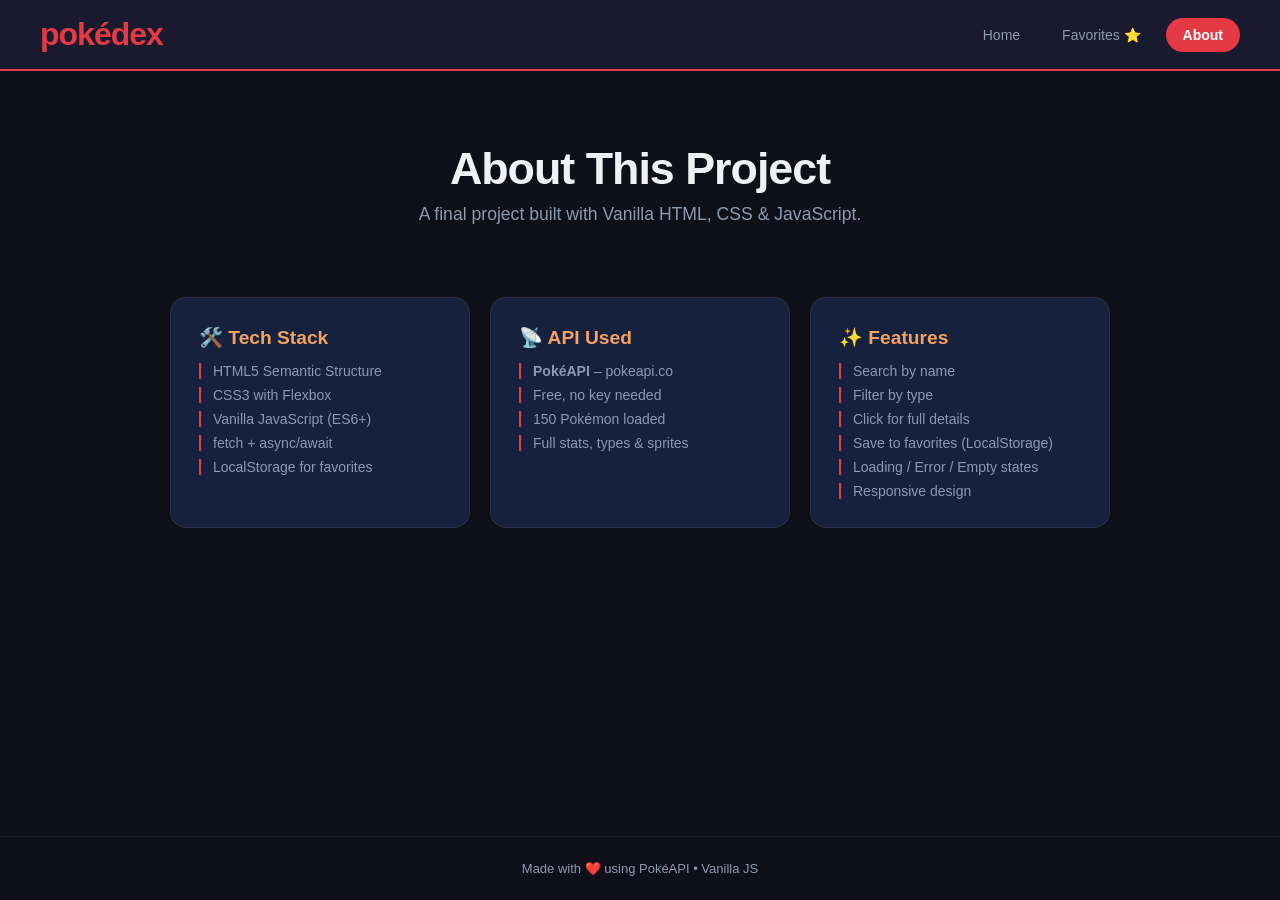
==== about.html @ 9d77e01c "first commit" ====
<!DOCTYPE html>
<html lang="en">
<head>
    <meta charset="UTF-8">
    <meta name="viewport" content="width=device-width, initial-scale=1.0">
    <title>About – Pokédex</title>
    <link rel="stylesheet" href="styles.css">
</head>
<body>

    <header>
        <div class="header-inner">
            <h1 class="logo">pokédex</h1>
            <nav>
                <a href="index.html">Home</a>
                <a href="favorites.html">Favorites ⭐</a>
                <a href="about.html" class="active">About</a>
            </nav>
        </div>
    </header>

    <main>
        <section class="hero">
            <h2>About This Project</h2>
            <p>A final project built with Vanilla HTML, CSS & JavaScript.</p>
        </section>

        <section class="about-section">
            <div class="about-card">
                <h3>🛠️ Tech Stack</h3>
                <ul>
                    <li>HTML5 Semantic Structure</li>
                    <li>CSS3 with Flexbox</li>
                    <li>Vanilla JavaScript (ES6+)</li>
                    <li>fetch + async/await</li>
                    <li>LocalStorage for favorites</li>
                </ul>
            </div>
            <div class="about-card">
                <h3>📡 API Used</h3>
                <ul>
                    <li><strong>PokéAPI</strong> – pokeapi.co</li>
                    <li>Free, no key needed</li>
                    <li>150 Pokémon loaded</li>
                    <li>Full stats, types & sprites</li>
                </ul>
            </div>
            <div class="about-card">
                <h3>✨ Features</h3>
                <ul>
                    <li>Search by name</li>
                    <li>Filter by type</li>
                    <li>Click for full details</li>
                    <li>Save to favorites (LocalStorage)</li>
                    <li>Loading / Error / Empty states</li>
                    <li>Responsive design</li>
                </ul>
            </div>
        </section>
    </main>

    <footer>
        <p>Made with ❤️ using PokéAPI • Vanilla JS</p>
    </footer>

</body>
</html>
---- styles.css ----
/* ===== CSS VARIABLES ===== */
:root {
    --bg: #0f0f1a;
    --surface: #1a1a2e;
    --card: #16213e;
    --accent: #e63946;
    --accent2: #f4a261;
    --text: #edf2f4;
    --text-muted: #8d99ae;
    --border: rgba(255,255,255,0.08);
    --shadow: 0 8px 32px rgba(0,0,0,0.4);
    --radius: 16px;
}

/* ===== RESET ===== */
* {
    margin: 0;
    padding: 0;
    box-sizing: border-box;
}

body {
    font-family: 'Trebuchet MS', sans-serif;
    background-color: var(--bg);
    color: var(--text);
    min-height: 100vh;
    display: flex;
    flex-direction: column;
}

/* ===== HEADER ===== */
header {
    background-color: var(--surface);
    border-bottom: 2px solid var(--accent);
    padding: 16px 24px;
    position: sticky;
    top: 0;
    z-index: 100;
}

.header-inner {
    max-width: 1200px;
    margin: 0 auto;
    display: flex;
    justify-content: space-between;
    align-items: center;
}

.logo {
    font-size: 2rem;
    font-weight: 900;
    color: var(--accent);
    letter-spacing: -1px;
    text-transform: lowercase;
}

nav {
    display: flex;
    gap: 8px;
}

nav a {
    color: var(--text-muted);
    text-decoration: none;
    padding: 8px 16px;
    border-radius: 20px;
    font-size: 14px;
    transition: all 0.2s;
    border: 1px solid transparent;
}

nav a:hover {
    color: var(--text);
    border-color: var(--border);
}

nav a.active {
    background-color: var(--accent);
    color: white;
    font-weight: 700;
}

/* ===== MAIN ===== */
main {
    flex: 1;
    max-width: 1200px;
    margin: 0 auto;
    padding: 32px 20px;
    width: 100%;
}

/* ===== HERO ===== */
.hero {
    text-align: center;
    padding: 40px 20px;
    margin-bottom: 32px;
}

.hero h2 {
    font-size: 2.8rem;
    font-weight: 900;
    color: var(--text);
    margin-bottom: 10px;
    letter-spacing: -1px;
}

.hero p {
    color: var(--text-muted);
    font-size: 1.1rem;
}

/* ===== CONTROLS ===== */
.controls {
    display: flex;
    gap: 12px;
    margin-bottom: 28px;
    flex-wrap: wrap;
}

.controls input,
.controls select {
    padding: 12px 18px;
    border-radius: 30px;
    border: 1px solid var(--border);
    background-color: var(--surface);
    color: var(--text);
    font-size: 15px;
    outline: none;
    transition: border-color 0.2s;
}

.controls input {
    flex: 1;
    min-width: 200px;
}

.controls input::placeholder {
    color: var(--text-muted);
}

.controls input:focus,
.controls select:focus {
    border-color: var(--accent);
}

/* ===== MESSAGES ===== */
.loading-msg,
.error-msg,
.empty-msg {
    text-align: center;
    padding: 60px 20px;
    font-size: 1.2rem;
    color: var(--text-muted);
}

.error-msg {
    color: var(--accent);
}

/* ===== POKEMON GRID ===== */
.pokemon-grid {
    display: grid;
    grid-template-columns: repeat(5, 1fr);
    gap: 16px;
}

/* ===== POKEMON CARD ===== */
.pokemon-card {
    background-color: var(--card);
    border: 1px solid var(--border);
    border-radius: var(--radius);
    padding: 20px 16px;
    text-align: center;
    cursor: pointer;
    transition: transform 0.2s, box-shadow 0.2s;
    position: relative;
}

.pokemon-card:hover {
    transform: translateY(-6px);
    box-shadow: var(--shadow);
}

.pokemon-card img {
    width: 96px;
    height: 96px;
    image-rendering: pixelated;
}

.pokemon-card h3 {
    font-size: 14px;
    font-weight: 700;
    margin: 8px 0 4px;
    text-transform: capitalize;
    color: var(--text);
}

.pokemon-card .pokemon-id {
    font-size: 11px;
    color: var(--text-muted);
    margin-bottom: 8px;
}

/* TYPE BADGES */
.types {
    display: flex;
    gap: 4px;
    justify-content: center;
    flex-wrap: wrap;
}

.type-badge {
    font-size: 10px;
    padding: 3px 8px;
    border-radius: 12px;
    font-weight: 700;
    text-transform: capitalize;
    color: white;
}

/* ===== TYPE COLORS ===== */
.type-fire { background-color: #f4531f; }
.type-water { background-color: #4a9eff; }
.type-grass { background-color: #4caf50; }
.type-electric { background-color: #f5c518; color: #000; }
.type-psychic { background-color: #e91e63; }
.type-ice { background-color: #80deea; color: #000; }
.type-dragon { background-color: #6200ea; }
.type-dark { background-color: #37474f; }
.type-fairy { background-color: #f48fb1; color: #000; }
.type-fighting { background-color: #bf360c; }
.type-poison { background-color: #8e24aa; }
.type-ground { background-color: #a0785a; }
.type-rock { background-color: #9e9e9e; }
.type-bug { background-color: #8bc34a; }
.type-ghost { background-color: #512da8; }
.type-steel { background-color: #607d8b; }
.type-normal { background-color: #bdbdbd; color: #000; }
.type-flying { background-color: #90caf9; color: #000; }

/* ===== FAV BUTTON ===== */
.fav-btn {
    position: absolute;
    top: 8px;
    right: 8px;
    background: transparent;
    border: none;
    font-size: 16px;
    cursor: pointer;
    opacity: 0.5;
    transition: opacity 0.2s, transform 0.2s;
}

.fav-btn:hover,
.fav-btn.active {
    opacity: 1;
    transform: scale(1.2);
}

/* ===== MODAL ===== */
.modal-overlay {
    position: fixed;
    top: 0;
    left: 0;
    width: 100%;
    height: 100%;
    background-color: rgba(0,0,0,0.75);
    display: flex;
    justify-content: center;
    align-items: center;
    z-index: 999;
    padding: 20px;
}

.modal-card {
    background-color: var(--card);
    border: 1px solid var(--border);
    border-radius: var(--radius);
    padding: 32px;
    max-width: 480px;
    width: 100%;
    position: relative;
    box-shadow: var(--shadow);
}

#modal-close {
    position: absolute;
    top: 12px;
    right: 16px;
    background: transparent;
    border: none;
    color: var(--text-muted);
    font-size: 20px;
    cursor: pointer;
}

#modal-close:hover {
    color: var(--text);
}

.modal-pokemon-header {
    display: flex;
    align-items: center;
    gap: 20px;
    margin-bottom: 20px;
}

.modal-pokemon-header img {
    width: 120px;
    height: 120px;
    image-rendering: pixelated;
}

.modal-pokemon-header h2 {
    font-size: 2rem;
    font-weight: 900;
    text-transform: capitalize;
}

.modal-pokemon-header .pokemon-id {
    color: var(--text-muted);
    font-size: 14px;
}

.stat-row {
    display: flex;
    justify-content: space-between;
    align-items: center;
    padding: 8px 0;
    border-bottom: 1px solid var(--border);
    font-size: 14px;
}

.stat-row:last-child {
    border-bottom: none;
}

.stat-name {
    color: var(--text-muted);
    text-transform: capitalize;
    width: 120px;
}

.stat-bar-wrap {
    flex: 1;
    background-color: var(--surface);
    border-radius: 8px;
    height: 8px;
    margin: 0 12px;
}

.stat-bar {
    height: 8px;
    border-radius: 8px;
    background-color: var(--accent);
    transition: width 0.4s;
}

.stat-value {
    font-weight: 700;
    width: 30px;
    text-align: right;
}

/* ===== ABOUT ===== */
.about-section {
    display: flex;
    flex-wrap: wrap;
    gap: 20px;
    justify-content: center;
}

.about-card {
    background-color: var(--card);
    border: 1px solid var(--border);
    border-radius: var(--radius);
    padding: 28px;
    width: 300px;
}

.about-card h3 {
    font-size: 1.2rem;
    margin-bottom: 14px;
    color: var(--accent2);
}

.about-card ul {
    list-style: none;
    display: flex;
    flex-direction: column;
    gap: 8px;
}

.about-card ul li {
    color: var(--text-muted);
    font-size: 14px;
    padding-left: 12px;
    border-left: 2px solid var(--accent);
}

/* ===== FOOTER ===== */
footer {
    text-align: center;
    padding: 24px;
    color: var(--text-muted);
    font-size: 13px;
    border-top: 1px solid var(--border);
}

/* ===== RESPONSIVE ===== */
@media (max-width: 600px) {
    .header-inner {
        flex-direction: column;
        gap: 12px;
    }
    .hero h2 {
        font-size: 2rem;
    }
    .pokemon-grid {
        grid-template-columns: repeat(2, 1fr);
    }
    .controls {
        flex-direction: column;
    }
    .controls input,
    .controls select {
        width: 100%;
    }
}

@media (min-width: 601px) and (max-width: 900px) {
    .pokemon-grid {
        grid-template-columns: repeat(3, 1fr);
    }
}
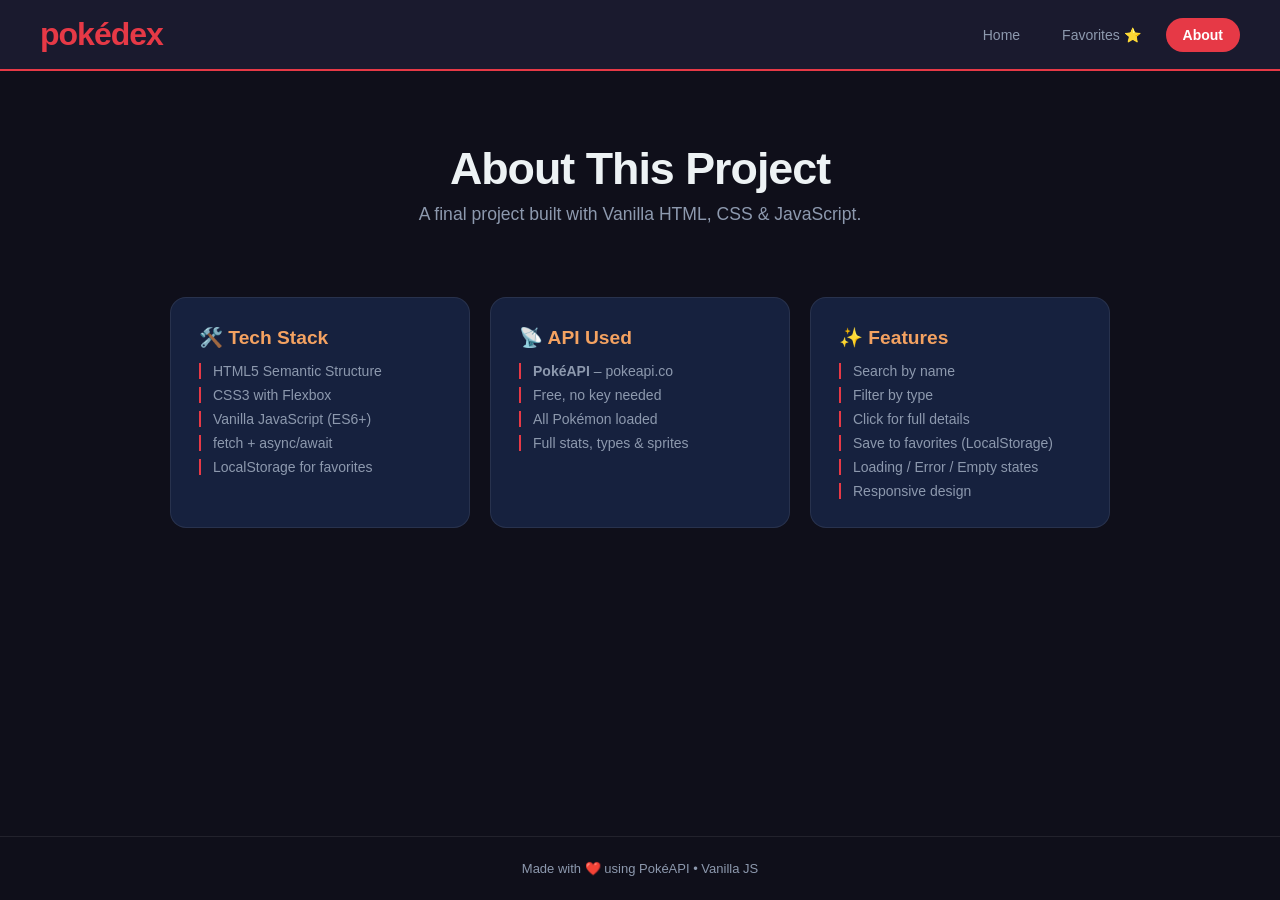
==== commit 507671fc: "headers and about changes" ====
--- a/about.html
+++ b/about.html
@@ -10,7 +10,7 @@
 
     <header>
         <div class="header-inner">
-            <h1 class="logo">pokédex</h1>
+            <a href="index.html" class="logo-link"><h1 class="logo">pokédex</h1></a>
             <nav>
                 <a href="index.html">Home</a>
                 <a href="favorites.html">Favorites ⭐</a>
@@ -41,7 +41,7 @@
                 <ul>
                     <li><strong>PokéAPI</strong> – pokeapi.co</li>
                     <li>Free, no key needed</li>
-                    <li>150 Pokémon loaded</li>
+                    <li>All Pokémon loaded</li>
                     <li>Full stats, types & sprites</li>
                 </ul>
             </div>
--- a/styles.css
+++ b/styles.css
@@ -44,6 +44,15 @@
     display: flex;
     justify-content: space-between;
     align-items: center;
+}
+
+.logo-link {
+    text-decoration: none;
+    transition: opacity 0.2s;
+}
+
+.logo-link:hover {
+    opacity: 0.8;
 }
 
 .logo {
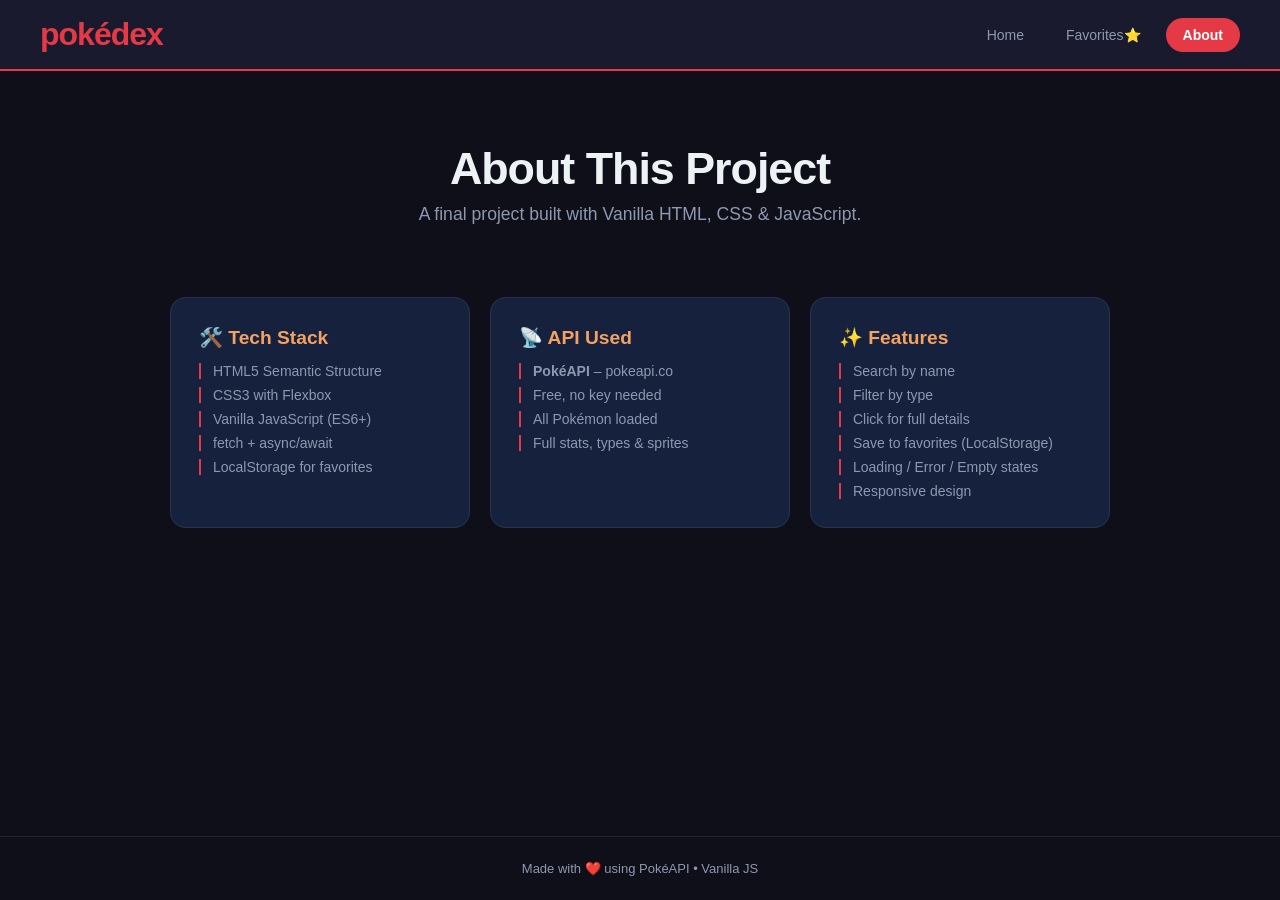
==== commit 1730fd52: "improved media" ====
--- a/about.html
+++ b/about.html
@@ -1,67 +1,79 @@
-<!DOCTYPE html>
+<!doctype html>
 <html lang="en">
-<head>
-    <meta charset="UTF-8">
-    <meta name="viewport" content="width=device-width, initial-scale=1.0">
+  <head>
+    <meta charset="UTF-8" />
+    <meta
+      name="viewport"
+      content="width=device-width, initial-scale=1.0"
+    />
     <title>About – Pokédex</title>
-    <link rel="stylesheet" href="styles.css">
-</head>
-<body>
-
+    <link
+      rel="stylesheet"
+      href="styles.css"
+    />
+  </head>
+  <body>
     <header>
-        <div class="header-inner">
-            <a href="index.html" class="logo-link"><h1 class="logo">pokédex</h1></a>
-            <nav>
-                <a href="index.html">Home</a>
-                <a href="favorites.html">Favorites ⭐</a>
-                <a href="about.html" class="active">About</a>
-            </nav>
-        </div>
+      <div class="header-inner">
+        <a
+          href="index.html"
+          class="logo-link"
+          ><h1 class="logo">pokédex</h1></a
+        >
+        <nav>
+          <a href="index.html">Home</a>
+          <a href="favorites.html">Favorites⭐</a>
+          <a
+            href="about.html"
+            class="active"
+            >About</a
+          >
+        </nav>
+      </div>
     </header>
 
     <main>
-        <section class="hero">
-            <h2>About This Project</h2>
-            <p>A final project built with Vanilla HTML, CSS & JavaScript.</p>
-        </section>
+      <section class="hero">
+        <h2>About This Project</h2>
+        <p>A final project built with Vanilla HTML, CSS & JavaScript.</p>
+      </section>
 
-        <section class="about-section">
-            <div class="about-card">
-                <h3>🛠️ Tech Stack</h3>
-                <ul>
-                    <li>HTML5 Semantic Structure</li>
-                    <li>CSS3 with Flexbox</li>
-                    <li>Vanilla JavaScript (ES6+)</li>
-                    <li>fetch + async/await</li>
-                    <li>LocalStorage for favorites</li>
-                </ul>
-            </div>
-            <div class="about-card">
-                <h3>📡 API Used</h3>
-                <ul>
-                    <li><strong>PokéAPI</strong> – pokeapi.co</li>
-                    <li>Free, no key needed</li>
-                    <li>All Pokémon loaded</li>
-                    <li>Full stats, types & sprites</li>
-                </ul>
-            </div>
-            <div class="about-card">
-                <h3>✨ Features</h3>
-                <ul>
-                    <li>Search by name</li>
-                    <li>Filter by type</li>
-                    <li>Click for full details</li>
-                    <li>Save to favorites (LocalStorage)</li>
-                    <li>Loading / Error / Empty states</li>
-                    <li>Responsive design</li>
-                </ul>
-            </div>
-        </section>
+      <section class="about-section">
+        <div class="about-card">
+          <h3>🛠️ Tech Stack</h3>
+          <ul>
+            <li>HTML5 Semantic Structure</li>
+            <li>CSS3 with Flexbox</li>
+            <li>Vanilla JavaScript (ES6+)</li>
+            <li>fetch + async/await</li>
+            <li>LocalStorage for favorites</li>
+          </ul>
+        </div>
+        <div class="about-card">
+          <h3>📡 API Used</h3>
+          <ul>
+            <li><strong>PokéAPI</strong> – pokeapi.co</li>
+            <li>Free, no key needed</li>
+            <li>All Pokémon loaded</li>
+            <li>Full stats, types & sprites</li>
+          </ul>
+        </div>
+        <div class="about-card">
+          <h3>✨ Features</h3>
+          <ul>
+            <li>Search by name</li>
+            <li>Filter by type</li>
+            <li>Click for full details</li>
+            <li>Save to favorites (LocalStorage)</li>
+            <li>Loading / Error / Empty states</li>
+            <li>Responsive design</li>
+          </ul>
+        </div>
+      </section>
     </main>
 
     <footer>
-        <p>Made with ❤️ using PokéAPI • Vanilla JS</p>
+      <p>Made with ❤️ using PokéAPI • Vanilla JS</p>
     </footer>
-
-</body>
+  </body>
 </html>
--- a/styles.css
+++ b/styles.css
@@ -1,444 +1,489 @@
 /* ===== CSS VARIABLES ===== */
 :root {
-    --bg: #0f0f1a;
-    --surface: #1a1a2e;
-    --card: #16213e;
-    --accent: #e63946;
-    --accent2: #f4a261;
-    --text: #edf2f4;
-    --text-muted: #8d99ae;
-    --border: rgba(255,255,255,0.08);
-    --shadow: 0 8px 32px rgba(0,0,0,0.4);
-    --radius: 16px;
+  --bg: #0f0f1a;
+  --surface: #1a1a2e;
+  --card: #16213e;
+  --accent: #e63946;
+  --accent2: #f4a261;
+  --text: #edf2f4;
+  --text-muted: #8d99ae;
+  --border: rgba(255, 255, 255, 0.08);
+  --shadow: 0 8px 32px rgba(0, 0, 0, 0.4);
+  --radius: 16px;
 }
 
 /* ===== RESET ===== */
 * {
-    margin: 0;
-    padding: 0;
-    box-sizing: border-box;
+  margin: 0;
+  padding: 0;
+  box-sizing: border-box;
 }
 
 body {
-    font-family: 'Trebuchet MS', sans-serif;
-    background-color: var(--bg);
-    color: var(--text);
-    min-height: 100vh;
-    display: flex;
-    flex-direction: column;
+  font-family: "Trebuchet MS", sans-serif;
+  background-color: var(--bg);
+  color: var(--text);
+  min-height: 100vh;
+  display: flex;
+  flex-direction: column;
 }
 
 /* ===== HEADER ===== */
 header {
-    background-color: var(--surface);
-    border-bottom: 2px solid var(--accent);
-    padding: 16px 24px;
-    position: sticky;
-    top: 0;
-    z-index: 100;
+  background-color: var(--surface);
+  border-bottom: 2px solid var(--accent);
+  padding: 16px 24px;
+  position: sticky;
+  top: 0;
+  z-index: 100;
 }
 
 .header-inner {
-    max-width: 1200px;
-    margin: 0 auto;
-    display: flex;
-    justify-content: space-between;
-    align-items: center;
+  max-width: 1200px;
+  margin: 0 auto;
+  display: flex;
+  justify-content: space-between;
+  align-items: center;
 }
 
 .logo-link {
-    text-decoration: none;
-    transition: opacity 0.2s;
+  text-decoration: none;
+  transition: opacity 0.2s;
 }
 
 .logo-link:hover {
-    opacity: 0.8;
+  opacity: 0.8;
 }
 
 .logo {
-    font-size: 2rem;
-    font-weight: 900;
-    color: var(--accent);
-    letter-spacing: -1px;
-    text-transform: lowercase;
+  font-size: 2rem;
+  font-weight: 900;
+  color: var(--accent);
+  letter-spacing: -1px;
+  text-transform: lowercase;
 }
 
 nav {
-    display: flex;
-    gap: 8px;
+  display: flex;
+  gap: 8px;
 }
 
 nav a {
-    color: var(--text-muted);
-    text-decoration: none;
-    padding: 8px 16px;
-    border-radius: 20px;
-    font-size: 14px;
-    transition: all 0.2s;
-    border: 1px solid transparent;
+  color: var(--text-muted);
+  text-decoration: none;
+  padding: 8px 16px;
+  border-radius: 20px;
+  font-size: 14px;
+  transition: all 0.2s;
+  border: 1px solid transparent;
 }
 
 nav a:hover {
-    color: var(--text);
-    border-color: var(--border);
+  color: var(--text);
+  border-color: var(--border);
 }
 
 nav a.active {
-    background-color: var(--accent);
-    color: white;
-    font-weight: 700;
+  background-color: var(--accent);
+  color: white;
+  font-weight: 700;
 }
 
 /* ===== MAIN ===== */
 main {
-    flex: 1;
-    max-width: 1200px;
-    margin: 0 auto;
-    padding: 32px 20px;
-    width: 100%;
+  flex: 1;
+  max-width: 1200px;
+  margin: 0 auto;
+  padding: 32px 20px;
+  width: 100%;
 }
 
 /* ===== HERO ===== */
 .hero {
-    text-align: center;
-    padding: 40px 20px;
-    margin-bottom: 32px;
+  text-align: center;
+  padding: 40px 20px;
+  margin-bottom: 32px;
 }
 
 .hero h2 {
-    font-size: 2.8rem;
-    font-weight: 900;
-    color: var(--text);
-    margin-bottom: 10px;
-    letter-spacing: -1px;
+  font-size: 2.8rem;
+  font-weight: 900;
+  color: var(--text);
+  margin-bottom: 10px;
+  letter-spacing: -1px;
 }
 
 .hero p {
-    color: var(--text-muted);
-    font-size: 1.1rem;
+  color: var(--text-muted);
+  font-size: 1.1rem;
 }
 
 /* ===== CONTROLS ===== */
 .controls {
-    display: flex;
-    gap: 12px;
-    margin-bottom: 28px;
-    flex-wrap: wrap;
+  display: flex;
+  gap: 12px;
+  margin-bottom: 28px;
+  flex-wrap: wrap;
 }
 
 .controls input,
 .controls select {
-    padding: 12px 18px;
-    border-radius: 30px;
-    border: 1px solid var(--border);
-    background-color: var(--surface);
-    color: var(--text);
-    font-size: 15px;
-    outline: none;
-    transition: border-color 0.2s;
+  padding: 12px 18px;
+  border-radius: 30px;
+  border: 1px solid var(--border);
+  background-color: var(--surface);
+  color: var(--text);
+  font-size: 15px;
+  outline: none;
+  transition: border-color 0.2s;
 }
 
 .controls input {
-    flex: 1;
-    min-width: 200px;
+  flex: 1;
+  min-width: 200px;
 }
 
 .controls input::placeholder {
-    color: var(--text-muted);
+  color: var(--text-muted);
 }
 
 .controls input:focus,
 .controls select:focus {
-    border-color: var(--accent);
+  border-color: var(--accent);
 }
 
 /* ===== MESSAGES ===== */
 .loading-msg,
 .error-msg,
 .empty-msg {
-    text-align: center;
-    padding: 60px 20px;
-    font-size: 1.2rem;
-    color: var(--text-muted);
+  text-align: center;
+  padding: 60px 20px;
+  font-size: 1.2rem;
+  color: var(--text-muted);
 }
 
 .error-msg {
-    color: var(--accent);
+  color: var(--accent);
 }
 
 /* ===== POKEMON GRID ===== */
 .pokemon-grid {
-    display: grid;
-    grid-template-columns: repeat(5, 1fr);
-    gap: 16px;
+  display: grid;
+  grid-template-columns: repeat(5, 1fr);
+  gap: 16px;
 }
 
 /* ===== POKEMON CARD ===== */
 .pokemon-card {
-    background-color: var(--card);
-    border: 1px solid var(--border);
-    border-radius: var(--radius);
-    padding: 20px 16px;
-    text-align: center;
-    cursor: pointer;
-    transition: transform 0.2s, box-shadow 0.2s;
-    position: relative;
+  background-color: var(--card);
+  border: 1px solid var(--border);
+  border-radius: var(--radius);
+  padding: 20px 16px;
+  text-align: center;
+  cursor: pointer;
+  transition:
+    transform 0.2s,
+    box-shadow 0.2s;
+  position: relative;
 }
 
 .pokemon-card:hover {
-    transform: translateY(-6px);
-    box-shadow: var(--shadow);
+  transform: translateY(-6px);
+  box-shadow: var(--shadow);
 }
 
 .pokemon-card img {
-    width: 96px;
-    height: 96px;
-    image-rendering: pixelated;
+  width: 96px;
+  height: 96px;
+  image-rendering: pixelated;
 }
 
 .pokemon-card h3 {
-    font-size: 14px;
-    font-weight: 700;
-    margin: 8px 0 4px;
-    text-transform: capitalize;
-    color: var(--text);
+  font-size: 14px;
+  font-weight: 700;
+  margin: 8px 0 4px;
+  text-transform: capitalize;
+  color: var(--text);
 }
 
 .pokemon-card .pokemon-id {
-    font-size: 11px;
-    color: var(--text-muted);
-    margin-bottom: 8px;
+  font-size: 11px;
+  color: var(--text-muted);
+  margin-bottom: 8px;
 }
 
 /* TYPE BADGES */
 .types {
-    display: flex;
-    gap: 4px;
-    justify-content: center;
-    flex-wrap: wrap;
+  display: flex;
+  gap: 4px;
+  justify-content: center;
+  flex-wrap: wrap;
 }
 
 .type-badge {
-    font-size: 10px;
-    padding: 3px 8px;
-    border-radius: 12px;
-    font-weight: 700;
-    text-transform: capitalize;
-    color: white;
+  font-size: 10px;
+  padding: 3px 8px;
+  border-radius: 12px;
+  font-weight: 700;
+  text-transform: capitalize;
+  color: white;
 }
 
 /* ===== TYPE COLORS ===== */
-.type-fire { background-color: #f4531f; }
-.type-water { background-color: #4a9eff; }
-.type-grass { background-color: #4caf50; }
-.type-electric { background-color: #f5c518; color: #000; }
-.type-psychic { background-color: #e91e63; }
-.type-ice { background-color: #80deea; color: #000; }
-.type-dragon { background-color: #6200ea; }
-.type-dark { background-color: #37474f; }
-.type-fairy { background-color: #f48fb1; color: #000; }
-.type-fighting { background-color: #bf360c; }
-.type-poison { background-color: #8e24aa; }
-.type-ground { background-color: #a0785a; }
-.type-rock { background-color: #9e9e9e; }
-.type-bug { background-color: #8bc34a; }
-.type-ghost { background-color: #512da8; }
-.type-steel { background-color: #607d8b; }
-.type-normal { background-color: #bdbdbd; color: #000; }
-.type-flying { background-color: #90caf9; color: #000; }
+.type-fire {
+  background-color: #f4531f;
+}
+.type-water {
+  background-color: #4a9eff;
+}
+.type-grass {
+  background-color: #4caf50;
+}
+.type-electric {
+  background-color: #f5c518;
+  color: #000;
+}
+.type-psychic {
+  background-color: #e91e63;
+}
+.type-ice {
+  background-color: #80deea;
+  color: #000;
+}
+.type-dragon {
+  background-color: #6200ea;
+}
+.type-dark {
+  background-color: #37474f;
+}
+.type-fairy {
+  background-color: #f48fb1;
+  color: #000;
+}
+.type-fighting {
+  background-color: #bf360c;
+}
+.type-poison {
+  background-color: #8e24aa;
+}
+.type-ground {
+  background-color: #a0785a;
+}
+.type-rock {
+  background-color: #9e9e9e;
+}
+.type-bug {
+  background-color: #8bc34a;
+}
+.type-ghost {
+  background-color: #512da8;
+}
+.type-steel {
+  background-color: #607d8b;
+}
+.type-normal {
+  background-color: #bdbdbd;
+  color: #000;
+}
+.type-flying {
+  background-color: #90caf9;
+  color: #000;
+}
 
 /* ===== FAV BUTTON ===== */
 .fav-btn {
-    position: absolute;
-    top: 8px;
-    right: 8px;
-    background: transparent;
-    border: none;
-    font-size: 16px;
-    cursor: pointer;
-    opacity: 0.5;
-    transition: opacity 0.2s, transform 0.2s;
+  position: absolute;
+  top: 8px;
+  right: 8px;
+  background: transparent;
+  border: none;
+  font-size: 16px;
+  cursor: pointer;
+  opacity: 0.5;
+  transition:
+    opacity 0.2s,
+    transform 0.2s;
 }
 
 .fav-btn:hover,
 .fav-btn.active {
-    opacity: 1;
-    transform: scale(1.2);
+  opacity: 1;
+  transform: scale(1.2);
 }
 
 /* ===== MODAL ===== */
 .modal-overlay {
-    position: fixed;
-    top: 0;
-    left: 0;
-    width: 100%;
-    height: 100%;
-    background-color: rgba(0,0,0,0.75);
-    display: flex;
-    justify-content: center;
-    align-items: center;
-    z-index: 999;
-    padding: 20px;
+  position: fixed;
+  top: 0;
+  left: 0;
+  width: 100%;
+  height: 100%;
+  background-color: rgba(0, 0, 0, 0.75);
+  display: flex;
+  justify-content: center;
+  align-items: center;
+  z-index: 999;
+  padding: 20px;
 }
 
 .modal-card {
-    background-color: var(--card);
-    border: 1px solid var(--border);
-    border-radius: var(--radius);
-    padding: 32px;
-    max-width: 480px;
-    width: 100%;
-    position: relative;
-    box-shadow: var(--shadow);
+  background-color: var(--card);
+  border: 1px solid var(--border);
+  border-radius: var(--radius);
+  padding: 32px;
+  max-width: 480px;
+  width: 100%;
+  position: relative;
+  box-shadow: var(--shadow);
 }
 
 #modal-close {
-    position: absolute;
-    top: 12px;
-    right: 16px;
-    background: transparent;
-    border: none;
-    color: var(--text-muted);
-    font-size: 20px;
-    cursor: pointer;
+  position: absolute;
+  top: 12px;
+  right: 16px;
+  background: transparent;
+  border: none;
+  color: var(--text-muted);
+  font-size: 20px;
+  cursor: pointer;
 }
 
 #modal-close:hover {
-    color: var(--text);
+  color: var(--text);
 }
 
 .modal-pokemon-header {
-    display: flex;
-    align-items: center;
-    gap: 20px;
-    margin-bottom: 20px;
+  display: flex;
+  align-items: center;
+  gap: 20px;
+  margin-bottom: 20px;
 }
 
 .modal-pokemon-header img {
-    width: 120px;
-    height: 120px;
-    image-rendering: pixelated;
+  width: 120px;
+  height: 120px;
+  image-rendering: pixelated;
 }
 
 .modal-pokemon-header h2 {
-    font-size: 2rem;
-    font-weight: 900;
-    text-transform: capitalize;
+  font-size: 2rem;
+  font-weight: 900;
+  text-transform: capitalize;
 }
 
 .modal-pokemon-header .pokemon-id {
-    color: var(--text-muted);
-    font-size: 14px;
+  color: var(--text-muted);
+  font-size: 14px;
 }
 
 .stat-row {
-    display: flex;
-    justify-content: space-between;
-    align-items: center;
-    padding: 8px 0;
-    border-bottom: 1px solid var(--border);
-    font-size: 14px;
+  display: flex;
+  justify-content: space-between;
+  align-items: center;
+  padding: 8px 0;
+  border-bottom: 1px solid var(--border);
+  font-size: 14px;
 }
 
 .stat-row:last-child {
-    border-bottom: none;
+  border-bottom: none;
 }
 
 .stat-name {
-    color: var(--text-muted);
-    text-transform: capitalize;
-    width: 120px;
+  color: var(--text-muted);
+  text-transform: capitalize;
+  width: 120px;
 }
 
 .stat-bar-wrap {
-    flex: 1;
-    background-color: var(--surface);
-    border-radius: 8px;
-    height: 8px;
-    margin: 0 12px;
+  flex: 1;
+  background-color: var(--surface);
+  border-radius: 8px;
+  height: 8px;
+  margin: 0 12px;
 }
 
 .stat-bar {
-    height: 8px;
-    border-radius: 8px;
-    background-color: var(--accent);
-    transition: width 0.4s;
+  height: 8px;
+  border-radius: 8px;
+  background-color: var(--accent);
+  transition: width 0.4s;
 }
 
 .stat-value {
-    font-weight: 700;
-    width: 30px;
-    text-align: right;
+  font-weight: 700;
+  width: 30px;
+  text-align: right;
 }
 
 /* ===== ABOUT ===== */
 .about-section {
-    display: flex;
-    flex-wrap: wrap;
-    gap: 20px;
-    justify-content: center;
+  display: flex;
+  flex-wrap: wrap;
+  gap: 20px;
+  justify-content: center;
 }
 
 .about-card {
-    background-color: var(--card);
-    border: 1px solid var(--border);
-    border-radius: var(--radius);
-    padding: 28px;
-    width: 300px;
+  background-color: var(--card);
+  border: 1px solid var(--border);
+  border-radius: var(--radius);
+  padding: 28px;
+  width: 300px;
 }
 
 .about-card h3 {
-    font-size: 1.2rem;
-    margin-bottom: 14px;
-    color: var(--accent2);
+  font-size: 1.2rem;
+  margin-bottom: 14px;
+  color: var(--accent2);
 }
 
 .about-card ul {
-    list-style: none;
-    display: flex;
-    flex-direction: column;
-    gap: 8px;
+  list-style: none;
+  display: flex;
+  flex-direction: column;
+  gap: 8px;
 }
 
 .about-card ul li {
-    color: var(--text-muted);
-    font-size: 14px;
-    padding-left: 12px;
-    border-left: 2px solid var(--accent);
+  color: var(--text-muted);
+  font-size: 14px;
+  padding-left: 12px;
+  border-left: 2px solid var(--accent);
 }
 
 /* ===== FOOTER ===== */
 footer {
-    text-align: center;
-    padding: 24px;
-    color: var(--text-muted);
-    font-size: 13px;
-    border-top: 1px solid var(--border);
+  text-align: center;
+  padding: 24px;
+  color: var(--text-muted);
+  font-size: 13px;
+  border-top: 1px solid var(--border);
 }
 
 /* ===== RESPONSIVE ===== */
 @media (max-width: 600px) {
-    .header-inner {
-        flex-direction: column;
-        gap: 12px;
-    }
-    .hero h2 {
-        font-size: 2rem;
-    }
-    .pokemon-grid {
-        grid-template-columns: repeat(2, 1fr);
-    }
-    .controls {
-        flex-direction: column;
-    }
-    .controls input,
-    .controls select {
-        width: 100%;
-    }
+  .header-inner {
+    flex-direction: column;
+    gap: 12px;
+  }
+  .hero h2 {
+    font-size: 2rem;
+  }
+  .pokemon-grid {
+    grid-template-columns: repeat(2, 1fr);
+  }
+  .controls {
+    flex-direction: column;
+  }
+  .controls input,
+  .controls select {
+    width: 100%;
+  }
 }
 
 @media (min-width: 601px) and (max-width: 900px) {
-    .pokemon-grid {
-        grid-template-columns: repeat(3, 1fr);
-    }
-}
+  .pokemon-grid {
+    grid-template-columns: repeat(3, 1fr);
+  }
+}
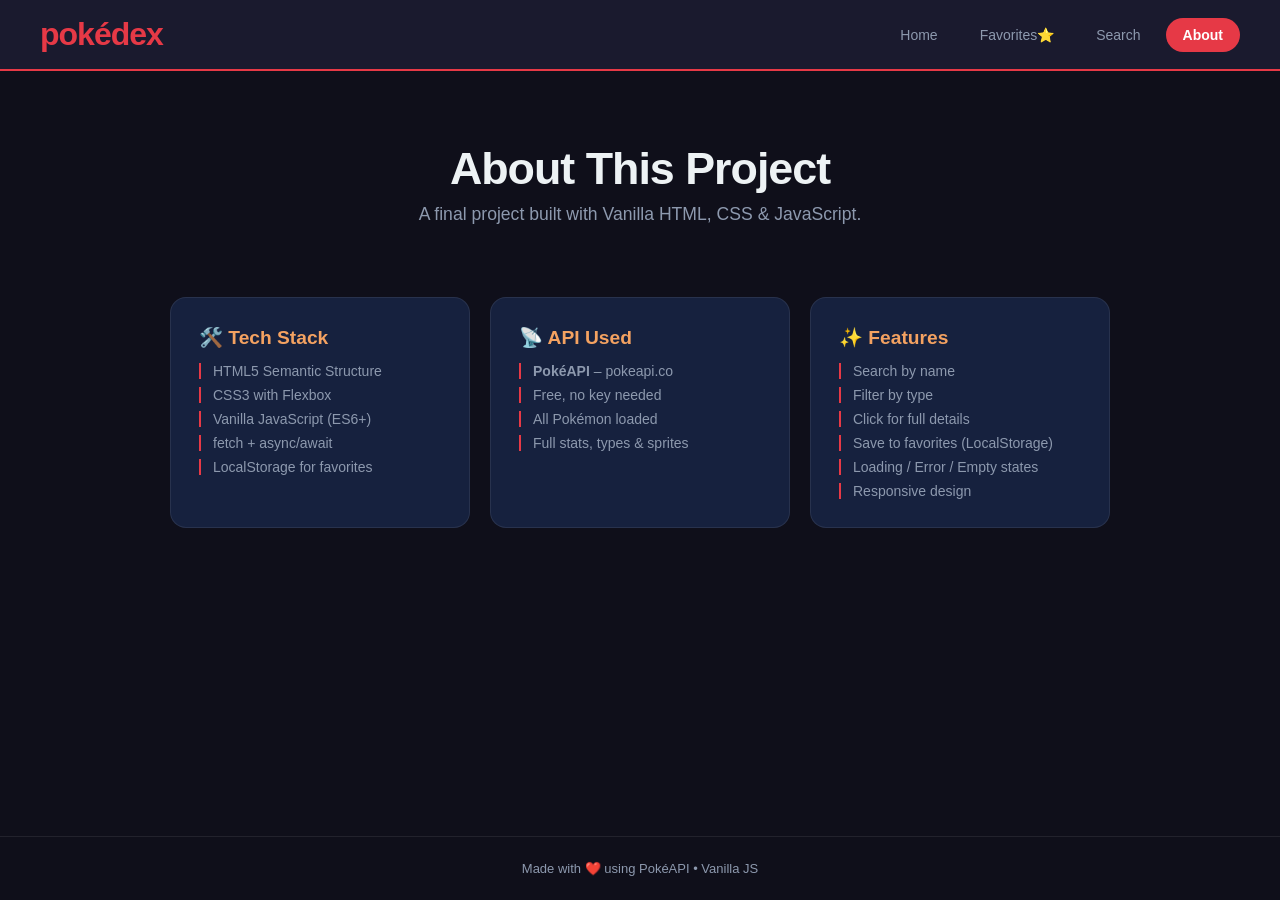
==== commit 2e814f78: "search header fixd" ====
--- a/about.html
+++ b/about.html
@@ -23,6 +23,7 @@
         <nav>
           <a href="index.html">Home</a>
           <a href="favorites.html">Favorites⭐</a>
+          <a href="pokemon.html">Search</a>
           <a
             href="about.html"
             class="active"
